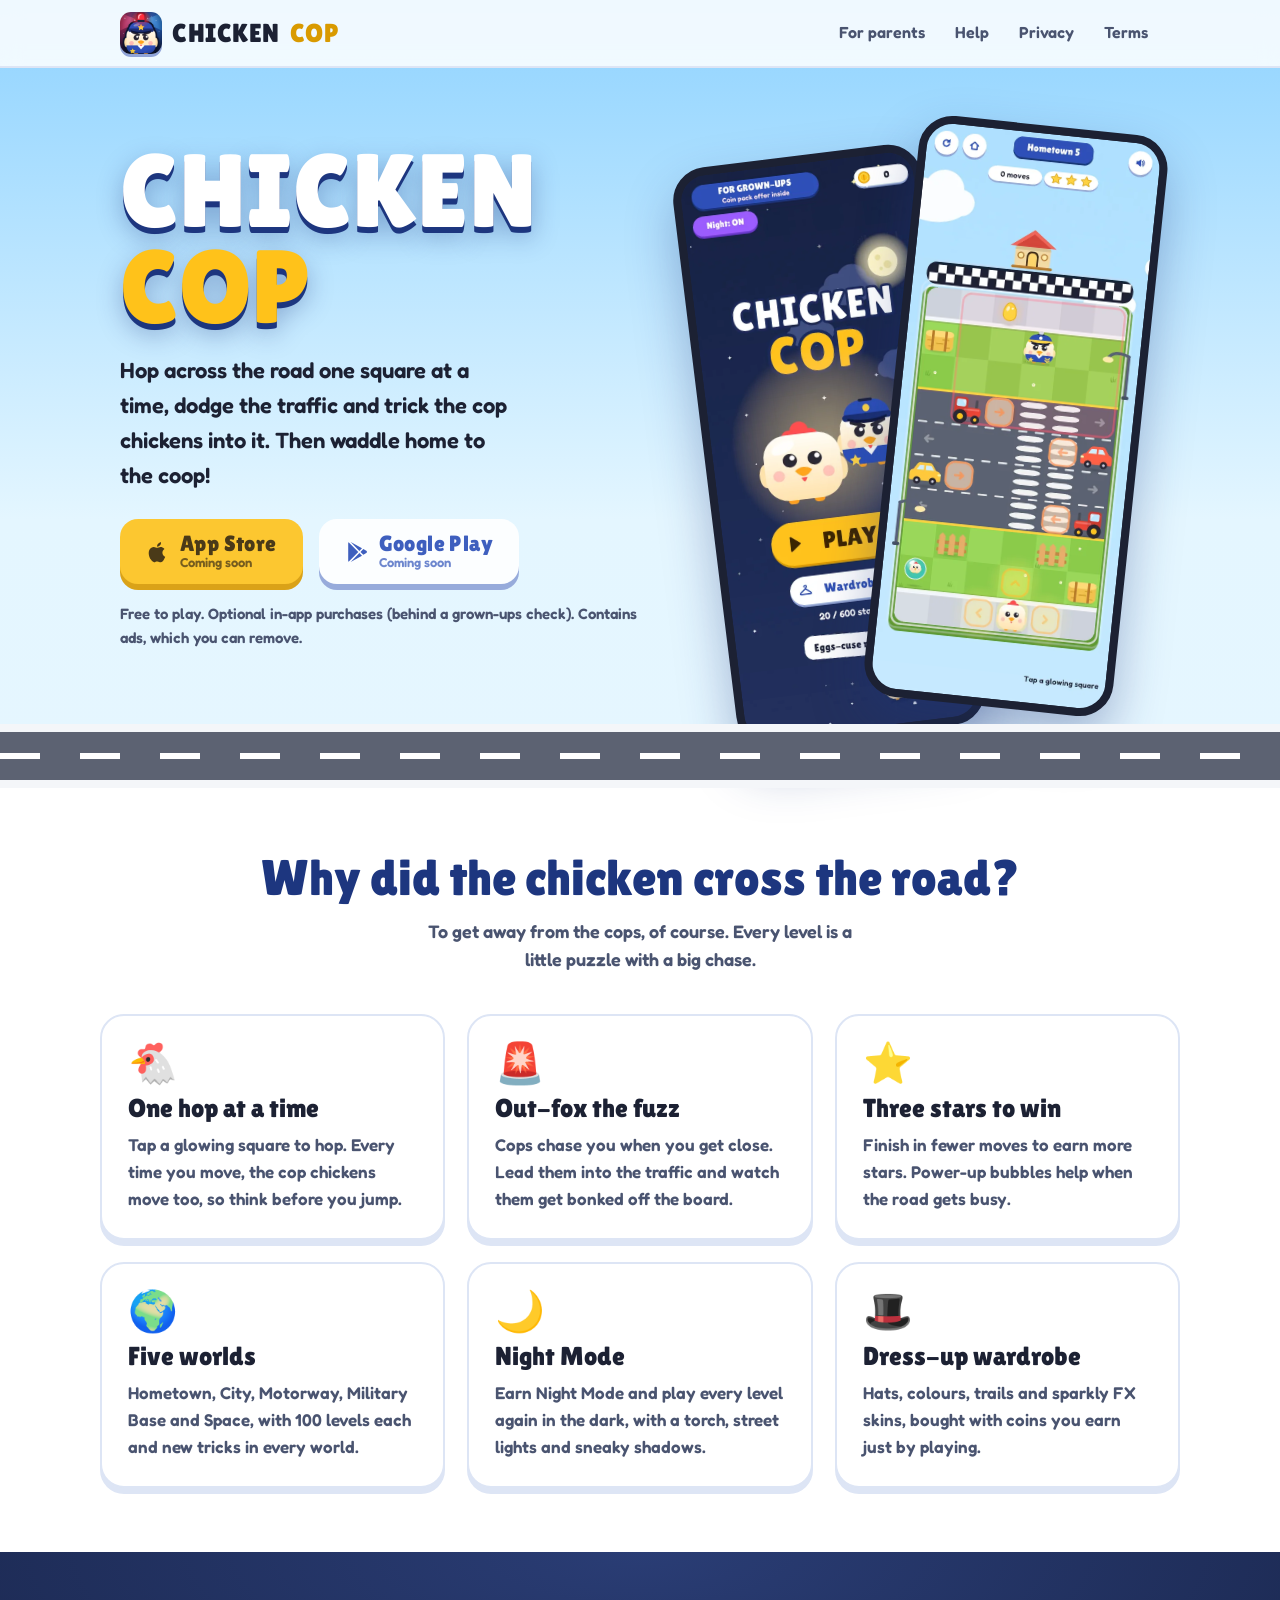
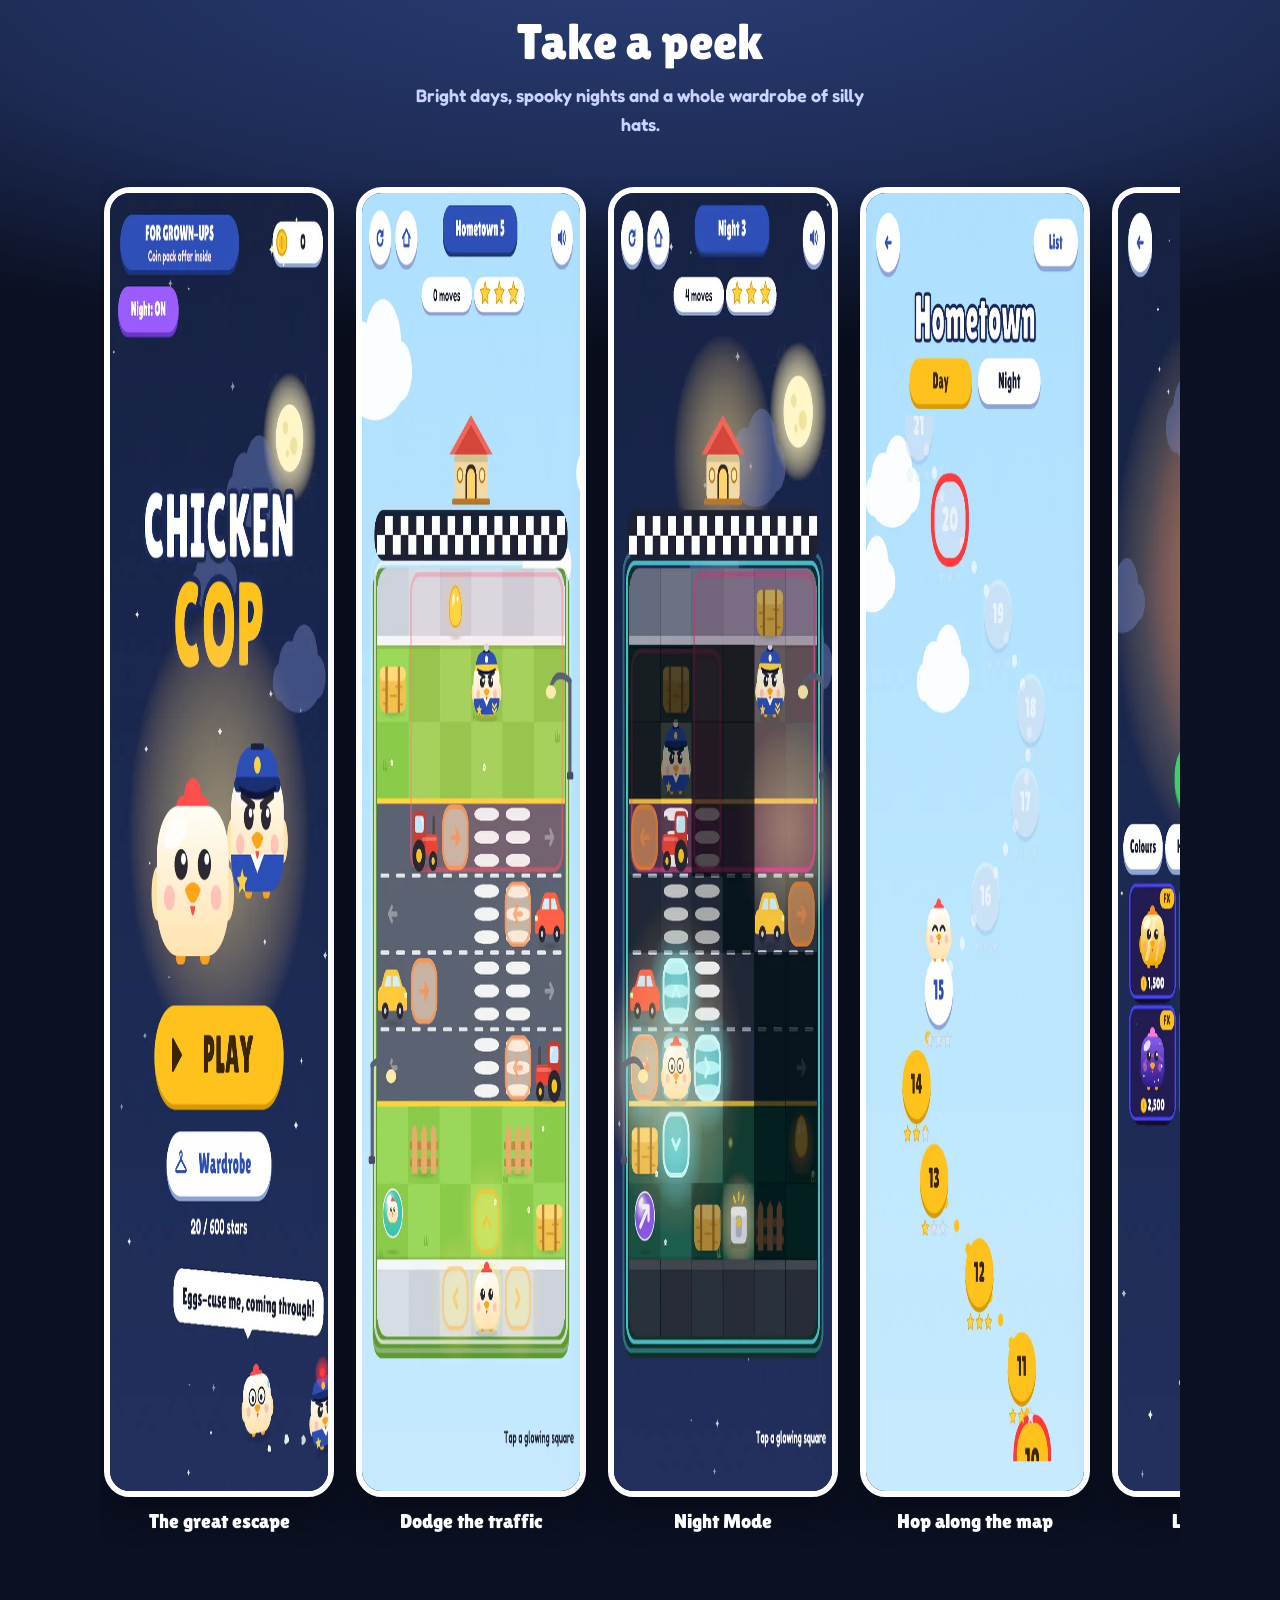
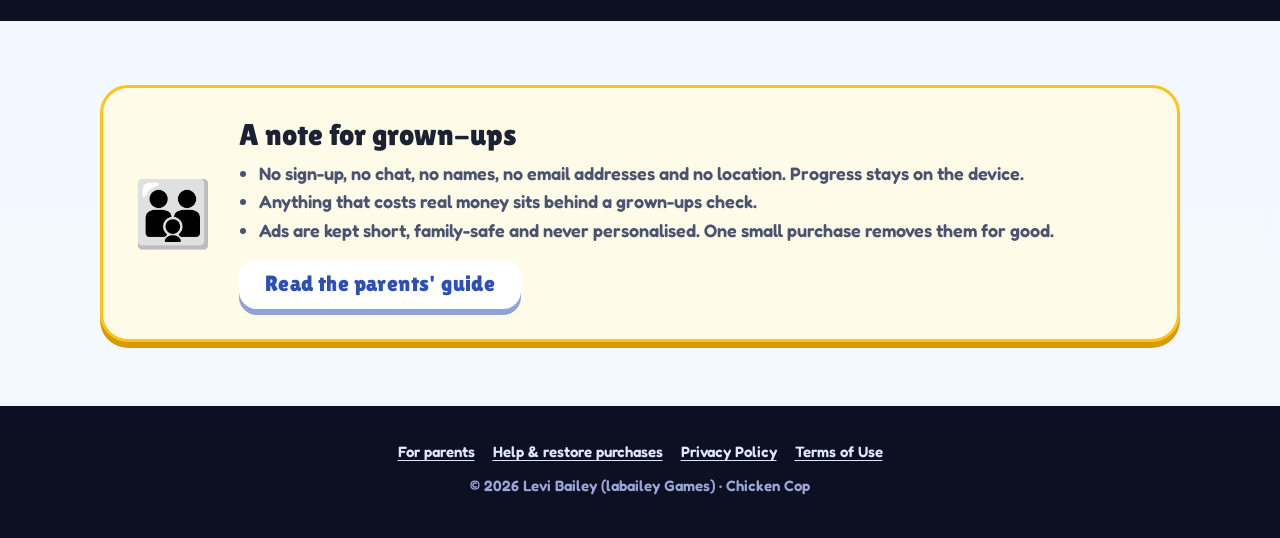
==== index.html @ 29f61949 "Chicken Cop website: home, privacy, terms, support, parents' guide Co-Authored-By: Claude Opus 5.5 <" ====
<!doctype html>
<html lang="en">
<head>
  <meta charset="utf-8">
  <meta name="viewport" content="width=device-width, initial-scale=1, viewport-fit=cover">
  <title>Chicken Cop – Cross the road. Outsmart the cops.</title>
  <meta name="description" content="Chicken Cop is a cheeky puzzle game for the whole family. Hop across busy roads one square at a time, trick the cop chickens into traffic and get home to the coop. 500 day levels and 500 night levels.">
  <meta name="theme-color" content="#2d4fb8">
  <link rel="icon" href="img/favicon.png">
  <link rel="apple-touch-icon" href="img/apple-touch-icon.png">
  <meta property="og:type" content="website">
  <meta property="og:title" content="Chicken Cop">
  <meta property="og:description" content="Cross the road. Outsmart the cops. A puzzle game for the whole family.">
  <meta property="og:image" content="img/og.jpg">
  <meta name="twitter:card" content="summary_large_image">
  <link rel="stylesheet" href="site.css">
</head>
<body>
  <header class="top">
    <div class="top-inner">
      <a class="brand" href="./"><img src="img/icon-512.png" alt="">CHICKEN <b>COP</b></a>
      <nav>
        <a href="parents">For parents</a>
        <a href="support">Help</a>
        <a href="privacy">Privacy</a>
        <a href="terms">Terms</a>
      </nav>
    </div>
  </header>

  <section class="hero">
    <div>
      <h1>CHICKEN<span>COP</span></h1>
      <p class="lead">Hop across the road one square at a time, dodge the traffic and trick the cop chickens into it. Then waddle home to the coop!</p>
      <div class="stores">
        <!-- When the game is live, swap these for the official store badges and the real store links. -->
        <a class="btn btn-sun soon" href="#" aria-disabled="true">
          <svg viewBox="0 0 24 24" aria-hidden="true"><path fill="currentColor" d="M16.4 12.6c0-2.4 2-3.6 2.1-3.7-1.2-1.7-3-1.9-3.6-2-1.5-.2-3 .9-3.8.9-.8 0-2-.9-3.3-.9-1.7 0-3.3 1-4.2 2.5-1.8 3.1-.5 7.7 1.3 10.2.9 1.2 1.9 2.6 3.2 2.6 1.3-.1 1.8-.8 3.3-.8s2 .8 3.3.8c1.4 0 2.3-1.3 3.1-2.5 1-1.4 1.4-2.8 1.4-2.9-.1 0-2.8-1-2.8-4.2zM14 5.3c.7-.8 1.2-2 1-3.1-1 0-2.2.7-2.9 1.5-.6.7-1.2 1.9-1 3 1.1.1 2.2-.6 2.9-1.4z"/></svg>
          <span>App Store<small>Coming soon</small></span>
        </a>
        <a class="btn btn-white soon" href="#" aria-disabled="true">
          <svg viewBox="0 0 24 24" aria-hidden="true"><path fill="currentColor" d="M3.6 2.2c-.3.3-.4.7-.4 1.2v17.2c0 .5.1.9.4 1.2l9.7-9.8-9.7-9.8zm10.8 10.9 2.6 2.6-11.3 6.4 8.7-9zm0-2.2L5.7 1.9 17 8.3l-2.6 2.6zm3.9-1.8 3 1.7c.9.5.9 1.8 0 2.3l-3 1.7-2.8-2.8 2.8-2.9z"/></svg>
          <span>Google Play<small>Coming soon</small></span>
        </a>
      </div>
      <p class="fine">Free to play. Optional in-app purchases (behind a grown-ups check). Contains ads, which you can remove.</p>
    </div>
    <div class="phones" aria-hidden="true">
      <div class="siren"></div>
      <div class="phone a"><img src="img/shot-home.webp" alt="" width="540" height="1310"></div>
      <div class="phone b"><img src="img/shot-day.webp" alt="" width="540" height="1310"></div>
    </div>
  </section>

  <div class="road" aria-hidden="true">
    <div class="hop"><img src="img/favicon.png" alt=""></div>
  </div>

  <section class="band white">
    <div class="wrap">
      <h2 class="big">Why did the chicken cross the road?</h2>
      <p class="sub">To get away from the cops, of course. Every level is a little puzzle with a big chase.</p>
      <div class="features">
        <div class="feature"><div class="emoji">🐔</div><h3>One hop at a time</h3><p>Tap a glowing square to hop. Every time you move, the cop chickens move too, so think before you jump.</p></div>
        <div class="feature"><div class="emoji">🚨</div><h3>Out-fox the fuzz</h3><p>Cops chase you when you get close. Lead them into the traffic and watch them get bonked off the board.</p></div>
        <div class="feature"><div class="emoji">⭐</div><h3>Three stars to win</h3><p>Finish in fewer moves to earn more stars. Power-up bubbles help when the road gets busy.</p></div>
        <div class="feature"><div class="emoji">🌍</div><h3>Five worlds</h3><p>Hometown, City, Motorway, Military Base and Space, with 100 levels each and new tricks in every world.</p></div>
        <div class="feature"><div class="emoji">🌙</div><h3>Night Mode</h3><p>Earn Night Mode and play every level again in the dark, with a torch, street lights and sneaky shadows.</p></div>
        <div class="feature"><div class="emoji">🎩</div><h3>Dress-up wardrobe</h3><p>Hats, colours, trails and sparkly FX skins, bought with coins you earn just by playing.</p></div>
      </div>
    </div>
  </section>

  <section class="band night">
    <div class="wrap">
      <h2 class="big">Take a peek</h2>
      <p class="sub">Bright days, spooky nights and a whole wardrobe of silly hats.</p>
      <div class="shots">
        <figure><img src="img/shot-home.webp" alt="Chicken Cop home screen" loading="lazy" width="540" height="1310"><figcaption>The great escape</figcaption></figure>
        <figure><img src="img/shot-day.webp" alt="A daytime level with cars and a cop chicken" loading="lazy" width="540" height="1310"><figcaption>Dodge the traffic</figcaption></figure>
        <figure><img src="img/shot-night.webp" alt="A night level lit by a torch" loading="lazy" width="540" height="1310"><figcaption>Night Mode</figcaption></figure>
        <figure><img src="img/shot-map.webp" alt="The level map" loading="lazy" width="540" height="1310"><figcaption>Hop along the map</figcaption></figure>
        <figure><img src="img/shot-wardrobe.webp" alt="The wardrobe with FX skins" loading="lazy" width="540" height="1310"><figcaption>Look the part</figcaption></figure>
      </div>
    </div>
  </section>

  <section class="band">
    <div class="wrap">
      <div class="parents-box">
        <div class="emoji">👪</div>
        <div>
          <h3>A note for grown-ups</h3>
          <ul>
            <li>No sign-up, no chat, no names, no email addresses and no location. Progress stays on the device.</li>
            <li>Anything that costs real money sits behind a grown-ups check.</li>
            <li>Ads are kept short, family-safe and never personalised. One small purchase removes them for good.</li>
          </ul>
          <a class="btn btn-white" href="parents">Read the parents' guide</a>
        </div>
      </div>
    </div>
  </section>

  <footer>
    <div class="links"><a href="parents">For parents</a><a href="support">Help &amp; restore purchases</a><a href="privacy">Privacy Policy</a><a href="terms">Terms of Use</a></div>
    © 2026 Levi Bailey (labailey Games) · Chicken Cop
  </footer>
</body>
</html>
---- site.css ----
/* Chicken Cop public site: landing page, parents' guide, support, privacy, terms.
   Fonts are self-hosted (no Google Fonts call) so the site sends nothing to third parties. */

@font-face { font-family: "Lilita One"; src: url("fonts/LilitaOne-Regular.ttf") format("truetype"); font-display: swap; }
@font-face { font-family: "Fredoka"; src: url("fonts/Fredoka-SemiBold.ttf") format("truetype"); font-weight: 400 700; font-display: swap; }

:root {
  --ink: #1c2133;
  --ink-2: #4a5470;
  --ink-3: #7a84a0;
  --blue: #2d4fb8;
  --blue-dark: #1d367f;
  --sun: #ffc21a;
  --sun-dark: #d99a00;
  --siren-red: #ff3b3b;
  --siren-blue: #3b82ff;
  --grass: #8bcb4c;
  --sky-top: #8fd3ff;
  --sky-bottom: #e4f6ff;
  --night: #1d2b55;
  --night-deep: #0b1022;
  --card: #ffffff;
  --line: #dde5f5;
  --shadow: #8fa3d8;
  --title: "Lilita One", "Fredoka", system-ui, sans-serif;
  --body: "Fredoka", system-ui, -apple-system, "Segoe UI", sans-serif;
  color-scheme: light;
}

* { box-sizing: border-box; }
html { -webkit-text-size-adjust: 100%; scroll-behavior: smooth; }
body {
  margin: 0;
  color: var(--ink);
  font: 18px/1.6 var(--body);
  background: linear-gradient(180deg, var(--sky-top) 0, var(--sky-bottom) 520px, #f4f9ff 100%);
  -webkit-font-smoothing: antialiased;
  min-height: 100vh;
}
img { max-width: 100%; display: block; }
a { color: var(--blue); text-underline-offset: 3px; }
a:hover { color: var(--blue-dark); }
::selection { background: rgba(255, 194, 26, .45); }
:focus-visible { outline: 3px solid var(--sun); outline-offset: 3px; border-radius: 6px; }

/* ---------- top bar ---------- */
.top { position: sticky; top: 0; z-index: 10; background: rgba(255, 255, 255, .86); backdrop-filter: blur(10px); -webkit-backdrop-filter: blur(10px); border-bottom: 2px solid var(--line); }
.top-inner { max-width: 1080px; margin: 0 auto; padding: 0 20px; height: 66px; display: flex; align-items: center; gap: 16px; }
.brand { display: flex; align-items: center; gap: 10px; text-decoration: none; color: var(--ink); font: 26px/1 var(--title); letter-spacing: .5px; }
.brand img { width: 42px; height: 42px; border-radius: 11px; box-shadow: 0 3px 0 var(--shadow); }
.brand b { color: var(--sun-dark); font-weight: 400; }
nav { margin-left: auto; display: flex; gap: 6px; flex-wrap: wrap; }
nav a { text-decoration: none; color: var(--ink-2); padding: 7px 12px; border-radius: 999px; font-size: 16px; }
nav a:hover { background: #eef3ff; color: var(--blue); }
nav a[aria-current="page"] { background: var(--blue); color: #fff; box-shadow: 0 3px 0 var(--blue-dark); }
@media (max-width: 640px) {
  .top-inner { height: auto; padding: 10px 14px; flex-wrap: wrap; }
  nav { margin-left: 0; width: 100%; }
  nav a { font-size: 15px; padding: 5px 10px; }
}

/* ---------- buttons ---------- */
.btn { display: inline-flex; align-items: center; gap: 10px; padding: 14px 26px; border-radius: 18px; font: 22px/1 var(--title); letter-spacing: .4px; text-decoration: none; transition: transform .12s ease, box-shadow .12s ease; }
.btn:active { transform: translateY(4px); }
.btn-sun { background: var(--sun); color: #3a2600; box-shadow: 0 6px 0 var(--sun-dark); }
.btn-sun:active { box-shadow: 0 2px 0 var(--sun-dark); }
.btn-white { background: #fff; color: var(--blue); box-shadow: 0 6px 0 var(--shadow); }
.btn-white:active { box-shadow: 0 2px 0 var(--shadow); }
.btn svg { width: 24px; height: 24px; }
.btn.soon { opacity: .9; cursor: default; }
.btn small { display: block; font: 13px/1.1 var(--body); opacity: .75; letter-spacing: 0; }

/* ---------- hero ---------- */
.hero { max-width: 1080px; margin: 0 auto; padding: 56px 20px 40px; display: grid; grid-template-columns: 1.05fr .95fr; gap: 40px; align-items: center; }
.hero h1 { font: clamp(56px, 9vw, 104px)/.92 var(--title); margin: 0 0 18px; color: #fff; text-shadow: 0 6px 0 var(--blue-dark), 0 10px 26px rgba(29, 54, 127, .35); letter-spacing: 1px; }
.hero h1 span { color: var(--sun); display: block; }
.hero p.lead { font-size: 22px; color: var(--ink); margin: 0 0 26px; max-width: 30ch; }
.hero .stores { display: flex; gap: 16px; flex-wrap: wrap; }
.hero .fine { color: var(--ink-2); font-size: 15px; margin-top: 18px; }
.phones { position: relative; height: 560px; }
.phone { position: absolute; width: 250px; border-radius: 34px; overflow: hidden; border: 8px solid var(--ink); background: var(--ink); box-shadow: 0 24px 50px rgba(29, 54, 127, .35); }
.phone img { width: 100%; height: auto; }
.phone.a { left: 4%; top: 30px; transform: rotate(-7deg); animation: bob 5s ease-in-out infinite; }
.phone.b { right: 4%; top: 0; transform: rotate(6deg); animation: bob 5s ease-in-out -2.5s infinite; }
@keyframes bob { 50% { translate: 0 -12px; } }
.siren { position: absolute; left: 50%; top: -18px; width: 70px; height: 70px; margin-left: -35px; border-radius: 50%; filter: blur(18px); animation: siren 1.1s steps(1) infinite; z-index: -1; }
@keyframes siren { 0% { background: var(--siren-red); } 50% { background: var(--siren-blue); } }
@media (prefers-reduced-motion: reduce) { .phone.a, .phone.b, .siren, .hop { animation: none !important; } }
@media (max-width: 860px) {
  .hero { grid-template-columns: 1fr; text-align: center; padding-top: 34px; }
  .hero p.lead { margin-left: auto; margin-right: auto; }
  .hero .stores { justify-content: center; }
  .phones { height: 470px; max-width: 460px; margin: 0 auto; width: 100%; }
  .phone { width: 210px; }
}

/* ---------- road divider ---------- */
.road { height: 64px; background: #5c6272; position: relative; border-top: 8px solid #f4f6f9; border-bottom: 8px solid #f4f6f9; overflow: hidden; }
.road::after { content: ""; position: absolute; left: 0; right: 0; top: 50%; height: 6px; margin-top: -3px; background: repeating-linear-gradient(90deg, #fff 0 40px, transparent 40px 80px); }
.hop { position: absolute; top: 6px; width: 46px; height: 46px; left: -60px; z-index: 1; animation: cross 9s linear infinite; }
.hop.cop { animation-delay: 1.1s; }
@keyframes cross { 0% { left: -60px; } 100% { left: calc(100% + 60px); } }
.hop img { width: 46px; height: 46px; border-radius: 12px; animation: hopy .35s ease-in-out infinite alternate; }
@keyframes hopy { to { transform: translateY(-8px); } }

/* ---------- sections ---------- */
.band { padding: 64px 20px; }
.band.white { background: #fff; }
.band.night { background: radial-gradient(1200px 400px at 50% 0, #2a3d75, var(--night) 60%, var(--night-deep)); color: #eef1ff; }
.band.night h2 { color: #fff; }
.band.night p { color: #c9d3ff; }
.wrap { max-width: 1080px; margin: 0 auto; }
h2.big { font: clamp(34px, 5vw, 50px)/1.05 var(--title); text-align: center; margin: 0 0 12px; color: var(--blue-dark); }
p.sub { text-align: center; color: var(--ink-2); margin: 0 auto 40px; max-width: 46ch; }
.features { display: grid; grid-template-columns: repeat(3, 1fr); gap: 22px; }
.feature { background: #fff; border-radius: 24px; padding: 26px; box-shadow: 0 6px 0 var(--line); border: 2px solid var(--line); }
.feature .emoji { font-size: 40px; line-height: 1; }
.feature h3 { font: 26px/1.1 var(--title); margin: 12px 0 8px; color: var(--ink); }
.feature p { margin: 0; color: var(--ink-2); font-size: 17px; }
@media (max-width: 860px) { .features { grid-template-columns: 1fr; } }
.shots { display: flex; gap: 22px; overflow-x: auto; padding: 8px 4px 24px; scroll-snap-type: x mandatory; }
.shots figure { margin: 0; flex: 0 0 230px; scroll-snap-align: center; }
.shots img { border-radius: 26px; border: 6px solid #fff; box-shadow: 0 14px 34px rgba(0, 0, 0, .35); }
.shots figcaption { text-align: center; margin-top: 12px; font: 20px/1.2 var(--title); color: #fff; }
.parents-box { display: grid; grid-template-columns: auto 1fr; gap: 26px; align-items: center; background: #fffbe9; border: 3px solid var(--sun); border-radius: 28px; padding: 30px; box-shadow: 0 6px 0 var(--sun-dark); }
.parents-box .emoji { font-size: 64px; }
.parents-box h3 { font: 30px/1.1 var(--title); margin: 0 0 8px; }
.parents-box ul { margin: 0 0 14px; padding-left: 20px; color: var(--ink-2); }
@media (max-width: 640px) { .parents-box { grid-template-columns: 1fr; text-align: center; } .parents-box ul { text-align: left; } }

/* ---------- document pages (privacy, terms, support, parents) ---------- */
main.doc { max-width: 780px; margin: 0 auto; padding: 36px 20px 60px; }
main.doc h1 { font: clamp(40px, 7vw, 58px)/1 var(--title); margin: 0 0 6px; color: #fff; text-shadow: 0 5px 0 var(--blue-dark); }
main.doc .updated { color: var(--ink-2); margin: 0 0 24px; font-size: 16px; }
main.doc h2 { font: 28px/1.15 var(--title); color: var(--blue-dark); margin: 40px 0 10px; scroll-margin-top: 90px; }
main.doc h3 { font-size: 19px; margin: 22px 0 6px; }
main.doc p, main.doc li { color: var(--ink); }
main.doc li { margin: 4px 0; }
.card { background: var(--card); border: 2px solid var(--line); border-radius: 22px; padding: 20px 24px; margin: 18px 0; box-shadow: 0 5px 0 var(--line); }
.card h2 { margin-top: 0 !important; }
.card.sun { background: #fffbe9; border-color: var(--sun); box-shadow: 0 5px 0 var(--sun-dark); }
.card.blue { background: #eef3ff; border-color: #c8d6ff; box-shadow: 0 5px 0 #c8d6ff; }
.toc ol { columns: 2; column-gap: 30px; margin: 0; padding-left: 22px; }
@media (max-width: 560px) { .toc ol { columns: 1; } }
.path { display: inline-block; background: #eef3ff; color: var(--blue-dark); padding: 0 8px; border-radius: 8px; font-size: .92em; white-space: nowrap; }
.table-wrap { overflow-x: auto; }
table { border-collapse: collapse; width: 100%; font-size: 16px; background: #fff; border-radius: 14px; overflow: hidden; }
th, td { text-align: left; padding: 10px 12px; border-bottom: 1px solid var(--line); vertical-align: top; }
th { background: #eef3ff; color: var(--blue-dark); }
details { background: #fff; border: 2px solid var(--line); border-radius: 18px; padding: 14px 20px; margin: 12px 0; box-shadow: 0 4px 0 var(--line); }
details[open] { border-color: #c8d6ff; }
summary { cursor: pointer; font-weight: 700; list-style: none; position: relative; padding-right: 30px; }
summary::-webkit-details-marker { display: none; }
summary::after { content: "+"; position: absolute; right: 0; top: -4px; font: 28px/1 var(--title); color: var(--blue); }
details[open] summary::after { content: "–"; }
details p:last-child { margin-bottom: 0; }

/* ---------- 404 ---------- */
.lost { text-align: center; padding: 80px 20px 120px; }
.lost h1 { font: 96px/1 var(--title); color: #fff; text-shadow: 0 6px 0 var(--blue-dark); margin: 0; }
.lost p { font-size: 22px; }

/* ---------- footer ---------- */
footer { background: var(--night-deep); color: #9aa6d6; text-align: center; padding: 34px 20px 40px; font-size: 15px; }
footer a { color: #dfe6ff; }
footer .links { display: flex; gap: 18px; justify-content: center; flex-wrap: wrap; margin-bottom: 10px; }
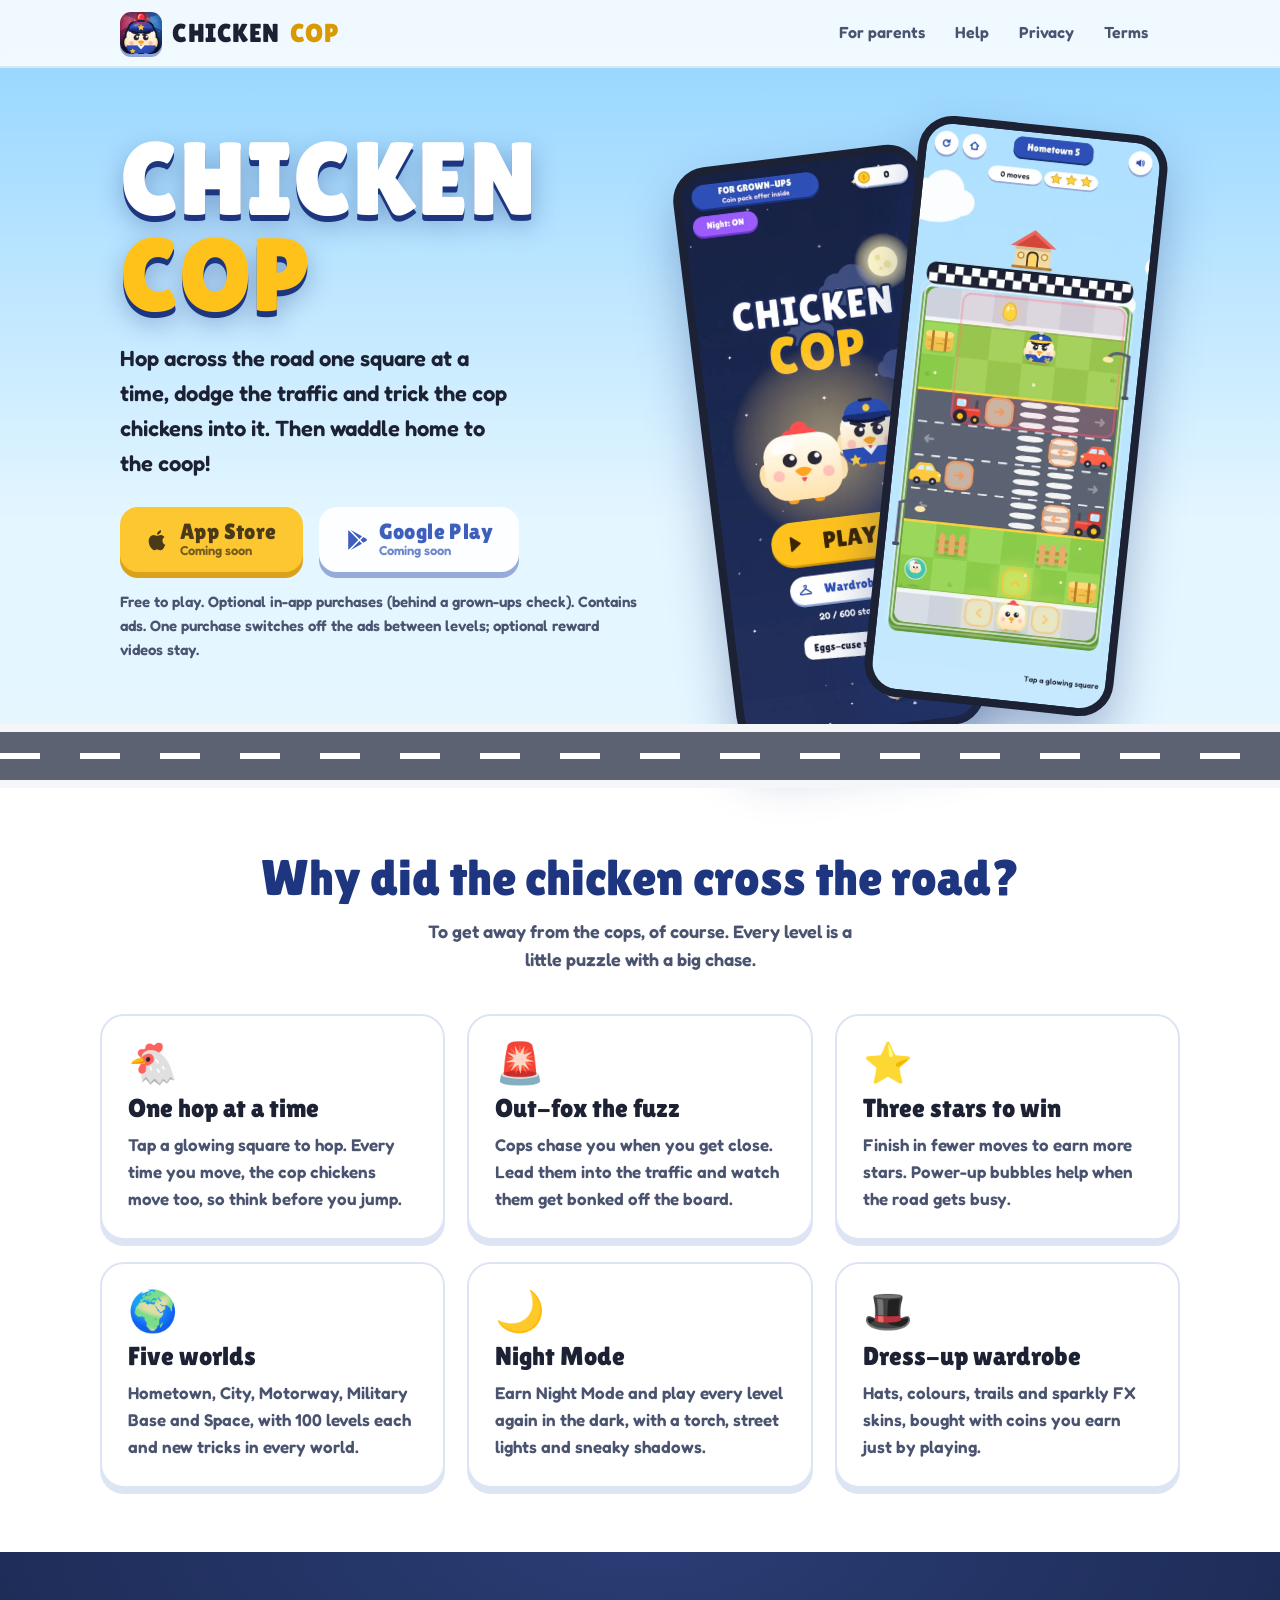
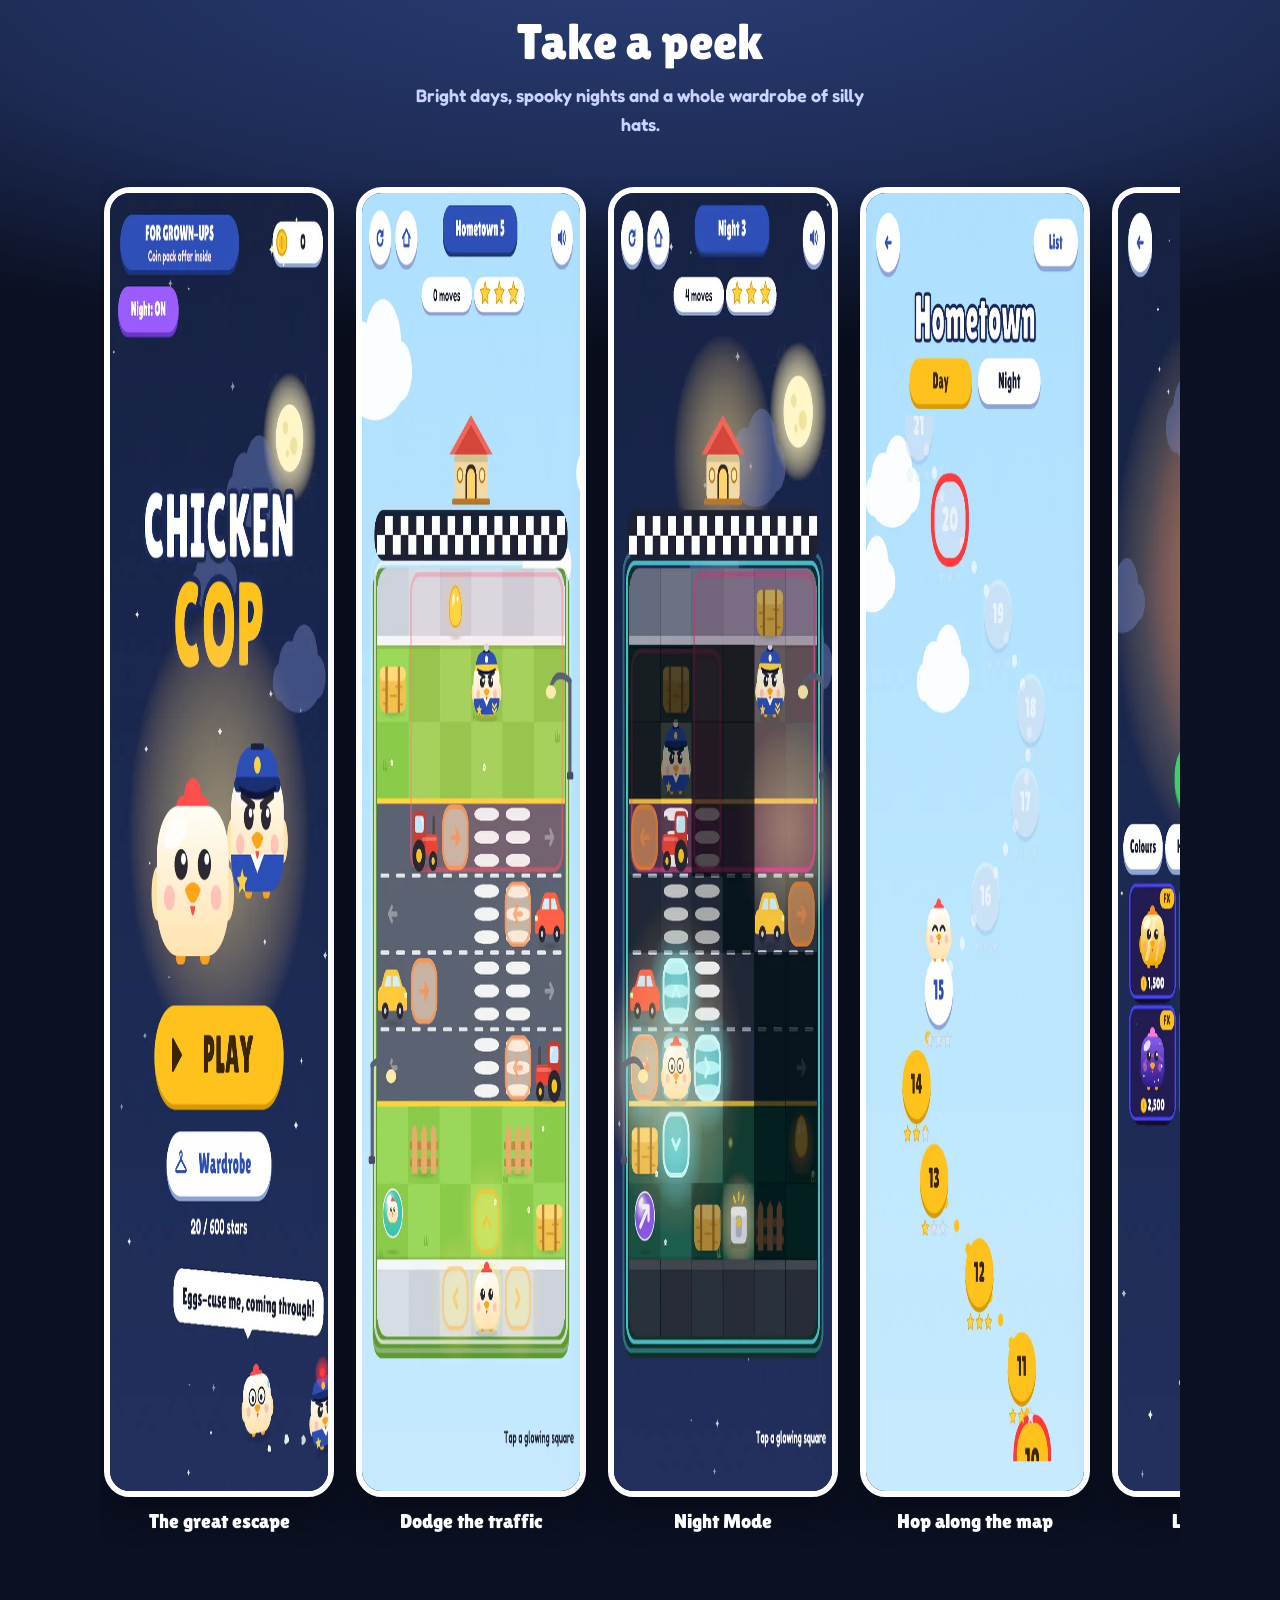
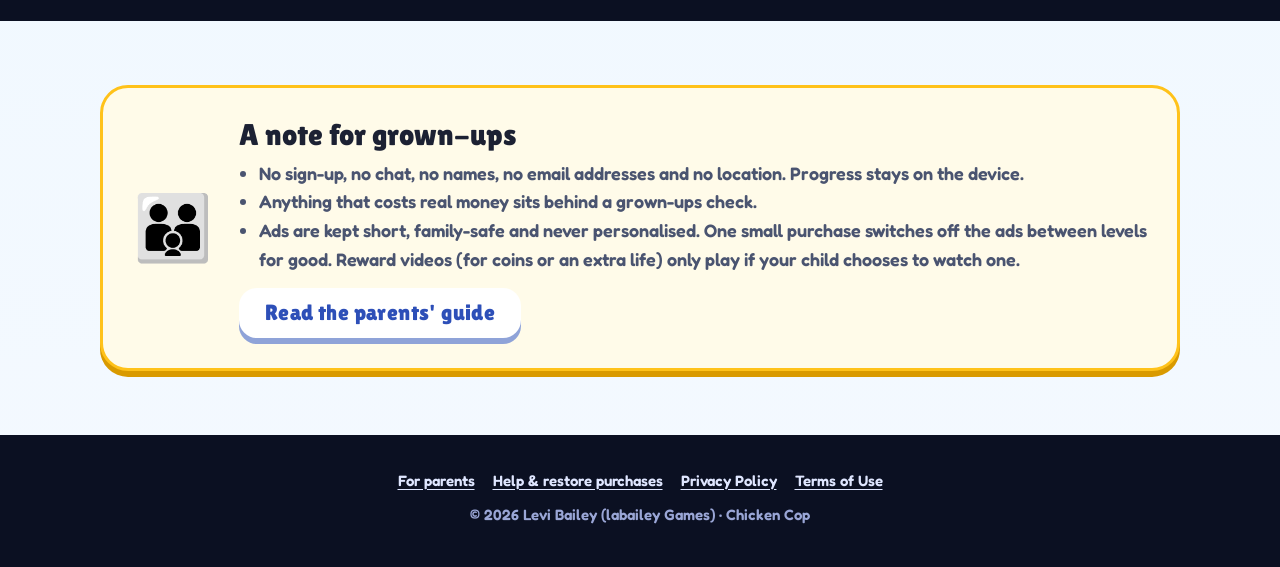
==== commit d13ad278: "Describe optional reward videos; No Ads removes the ads between attempts Co-Authored-By: Claude Opus" ====
--- a/index.html
+++ b/index.html
@@ -4,7 +4,7 @@
   <meta charset="utf-8">
   <meta name="viewport" content="width=device-width, initial-scale=1, viewport-fit=cover">
   <title>Chicken Cop – Cross the road. Outsmart the cops.</title>
-  <meta name="description" content="Chicken Cop is a cheeky puzzle game for the whole family. Hop across busy roads one square at a time, trick the cop chickens into traffic and get home to the coop. 500 day levels and 500 night levels.">
+  <meta name="description" content="Chicken Cop is a cheeky puzzle game for the whole family. Hop across busy roads one square at a time, trick the cop chickens into traffic and get home to the coop. 100 levels in Hometown, every one playable again in Night Mode.">
   <meta name="theme-color" content="#2d4fb8">
   <link rel="icon" href="img/favicon.png">
   <link rel="apple-touch-icon" href="img/apple-touch-icon.png">
@@ -43,7 +43,7 @@
           <span>Google Play<small>Coming soon</small></span>
         </a>
       </div>
-      <p class="fine">Free to play. Optional in-app purchases (behind a grown-ups check). Contains ads, which you can remove.</p>
+      <p class="fine">Free to play. Optional in-app purchases (behind a grown-ups check). Contains ads. One purchase switches off the ads between levels; optional reward videos stay.</p>
     </div>
     <div class="phones" aria-hidden="true">
       <div class="siren"></div>
@@ -94,7 +94,7 @@
           <ul>
             <li>No sign-up, no chat, no names, no email addresses and no location. Progress stays on the device.</li>
             <li>Anything that costs real money sits behind a grown-ups check.</li>
-            <li>Ads are kept short, family-safe and never personalised. One small purchase removes them for good.</li>
+            <li>Ads are kept short, family-safe and never personalised. One small purchase switches off the ads between levels for good. Reward videos (for coins or an extra life) only play if your child chooses to watch one.</li>
           </ul>
           <a class="btn btn-white" href="parents">Read the parents' guide</a>
         </div>
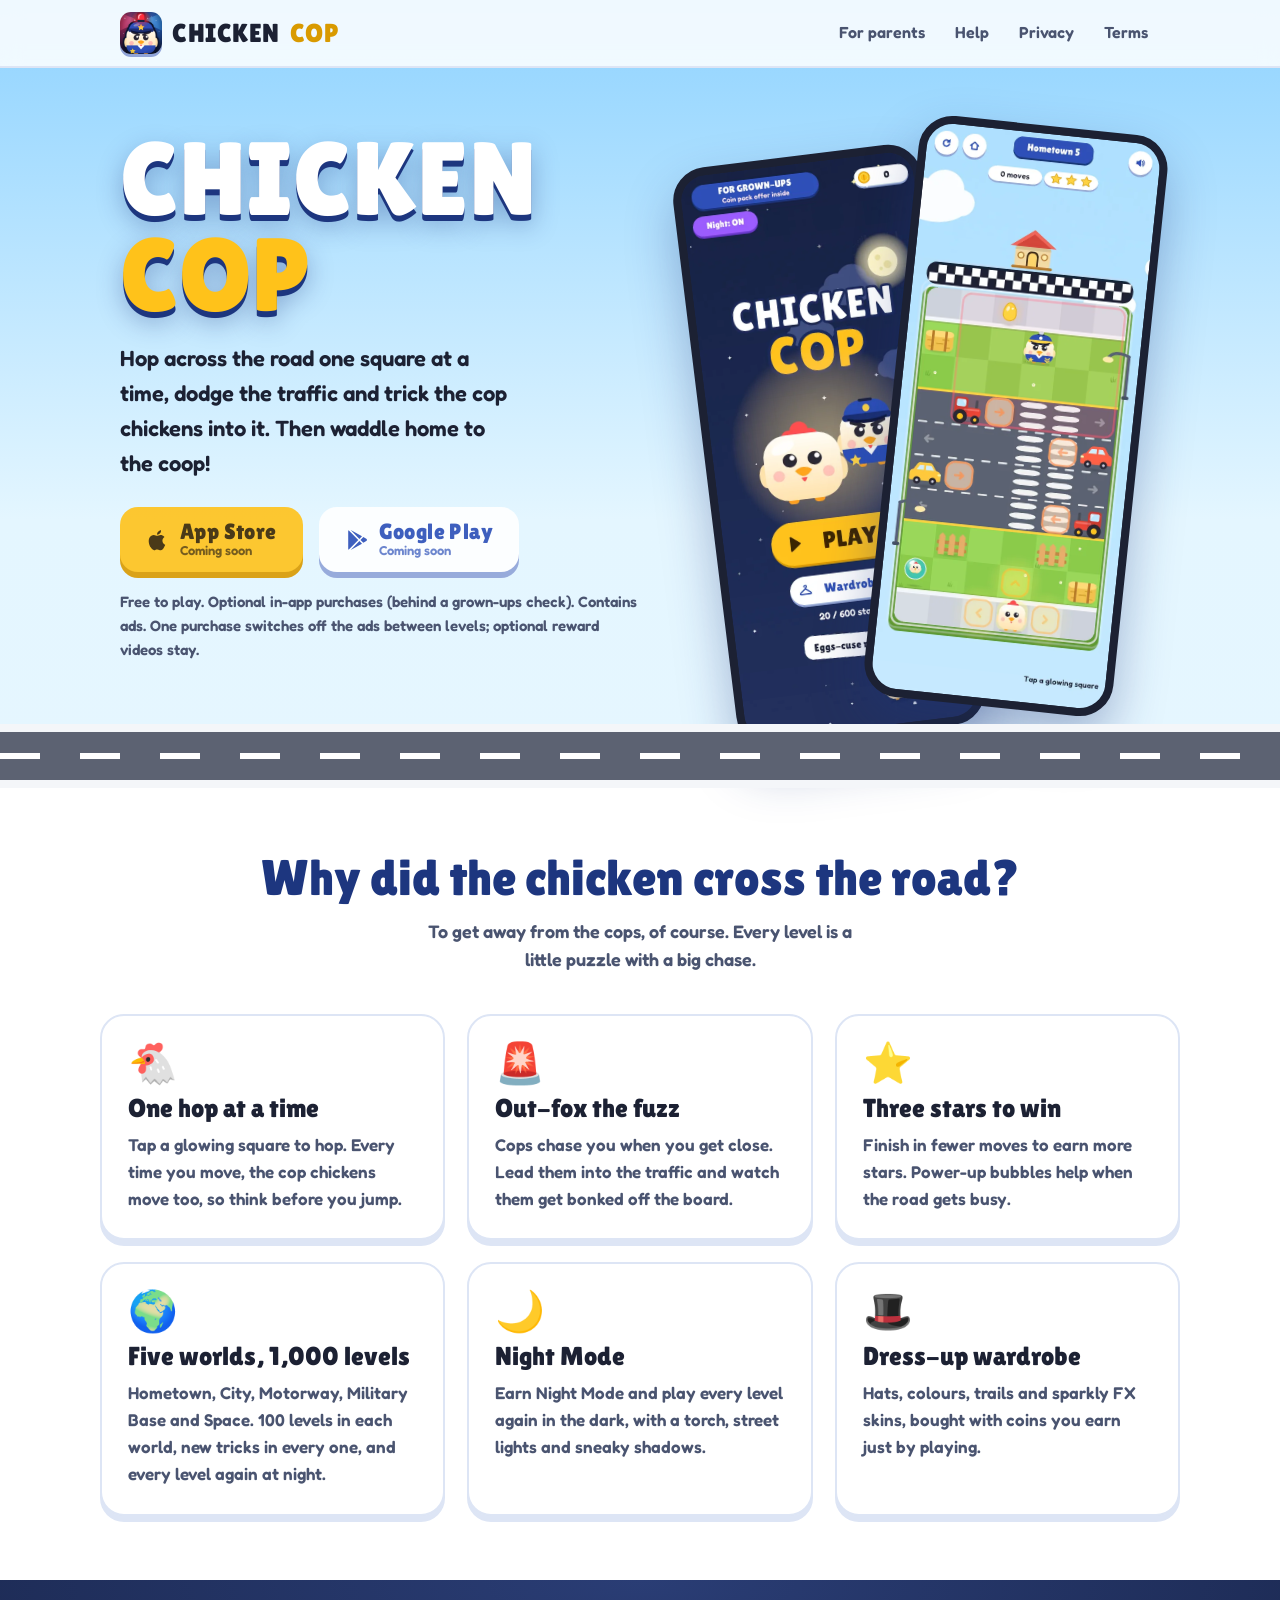
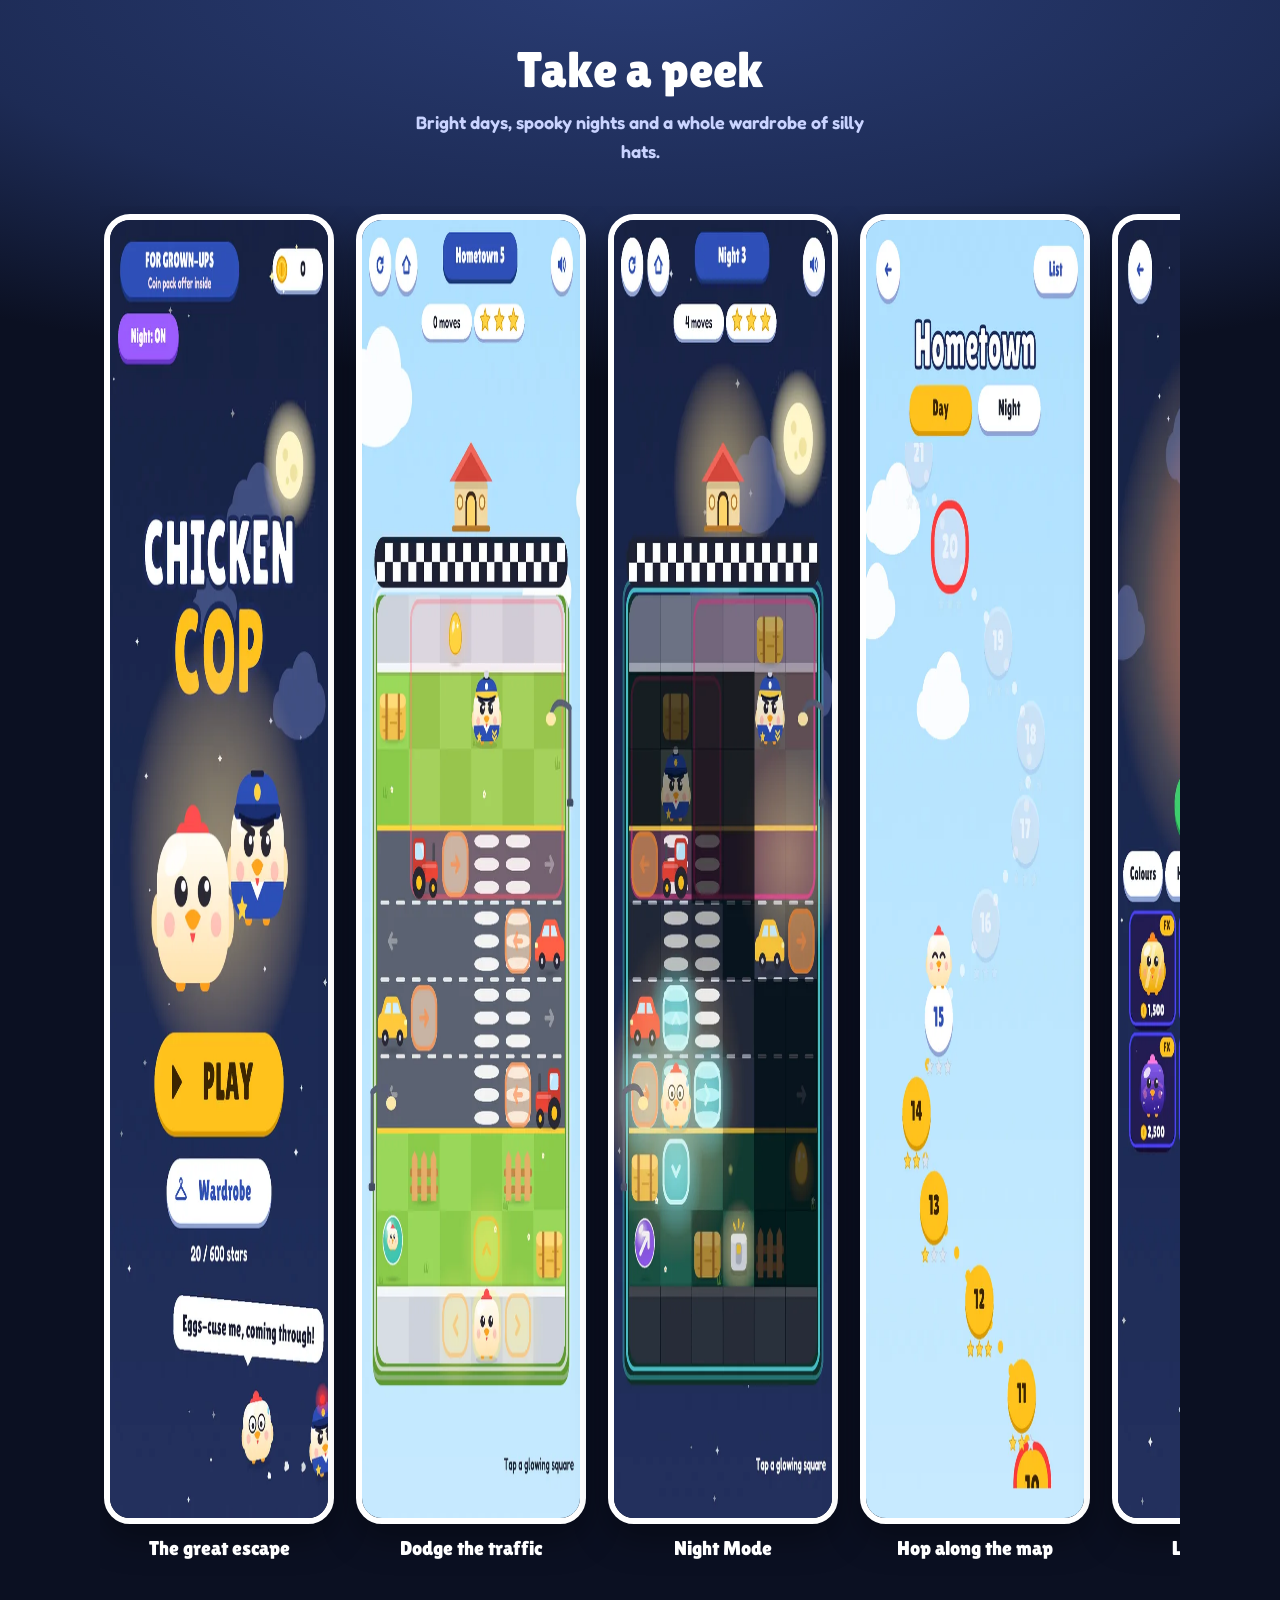
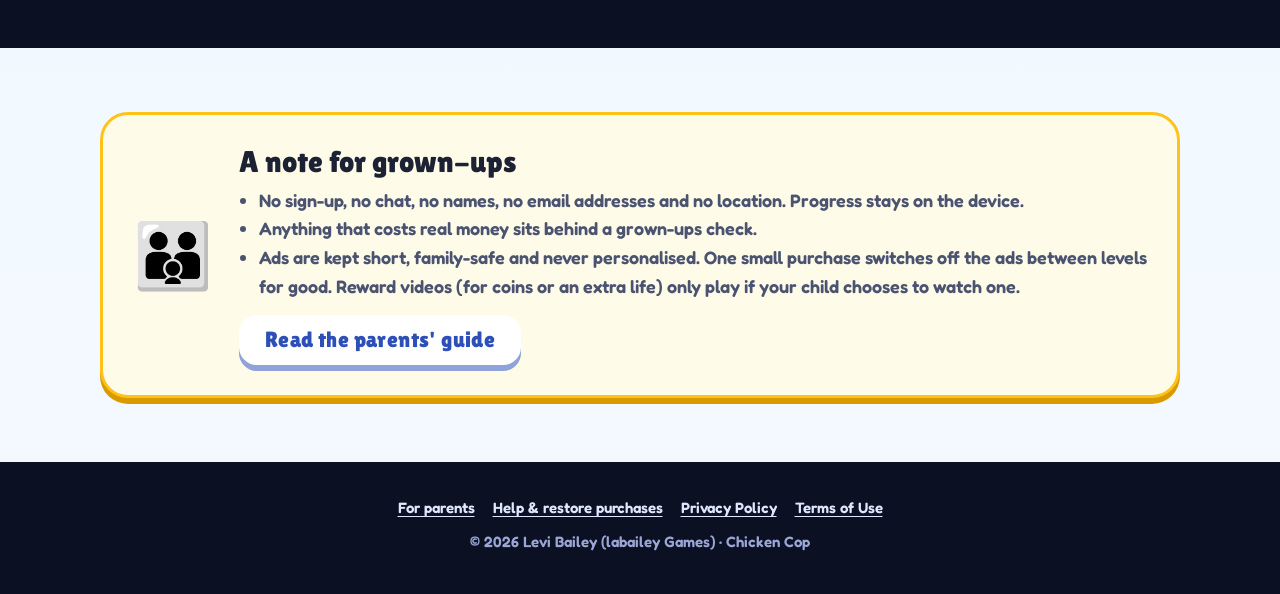
==== commit 867454c3: "Sell all five worlds and 1,000 levels Co-Authored-By: Claude Opus 5.5 <noreply@anthropic.com> Claude" ====
--- a/index.html
+++ b/index.html
@@ -4,13 +4,13 @@
   <meta charset="utf-8">
   <meta name="viewport" content="width=device-width, initial-scale=1, viewport-fit=cover">
   <title>Chicken Cop – Cross the road. Outsmart the cops.</title>
-  <meta name="description" content="Chicken Cop is a cheeky puzzle game for the whole family. Hop across busy roads one square at a time, trick the cop chickens into traffic and get home to the coop. 100 levels in Hometown, every one playable again in Night Mode.">
+  <meta name="description" content="Chicken Cop is a cheeky puzzle game for the whole family. Hop across busy roads one square at a time, trick the cop chickens into traffic and get home to the coop. Five worlds and 1,000 levels, from Hometown to Space, with every level playable again in Night Mode.">
   <meta name="theme-color" content="#2d4fb8">
   <link rel="icon" href="img/favicon.png">
   <link rel="apple-touch-icon" href="img/apple-touch-icon.png">
   <meta property="og:type" content="website">
   <meta property="og:title" content="Chicken Cop">
-  <meta property="og:description" content="Cross the road. Outsmart the cops. A puzzle game for the whole family.">
+  <meta property="og:description" content="Cross the road. Outsmart the cops. Five worlds, 1,000 levels, one cheeky puzzle game for the whole family.">
   <meta property="og:image" content="img/og.jpg">
   <meta name="twitter:card" content="summary_large_image">
   <link rel="stylesheet" href="site.css">
@@ -64,7 +64,7 @@
         <div class="feature"><div class="emoji">🐔</div><h3>One hop at a time</h3><p>Tap a glowing square to hop. Every time you move, the cop chickens move too, so think before you jump.</p></div>
         <div class="feature"><div class="emoji">🚨</div><h3>Out-fox the fuzz</h3><p>Cops chase you when you get close. Lead them into the traffic and watch them get bonked off the board.</p></div>
         <div class="feature"><div class="emoji">⭐</div><h3>Three stars to win</h3><p>Finish in fewer moves to earn more stars. Power-up bubbles help when the road gets busy.</p></div>
-        <div class="feature"><div class="emoji">🌍</div><h3>Five worlds</h3><p>Hometown, City, Motorway, Military Base and Space, with 100 levels each and new tricks in every world.</p></div>
+        <div class="feature"><div class="emoji">🌍</div><h3>Five worlds, 1,000 levels</h3><p>Hometown, City, Motorway, Military Base and Space. 100 levels in each world, new tricks in every one, and every level again at night.</p></div>
         <div class="feature"><div class="emoji">🌙</div><h3>Night Mode</h3><p>Earn Night Mode and play every level again in the dark, with a torch, street lights and sneaky shadows.</p></div>
         <div class="feature"><div class="emoji">🎩</div><h3>Dress-up wardrobe</h3><p>Hats, colours, trails and sparkly FX skins, bought with coins you earn just by playing.</p></div>
       </div>
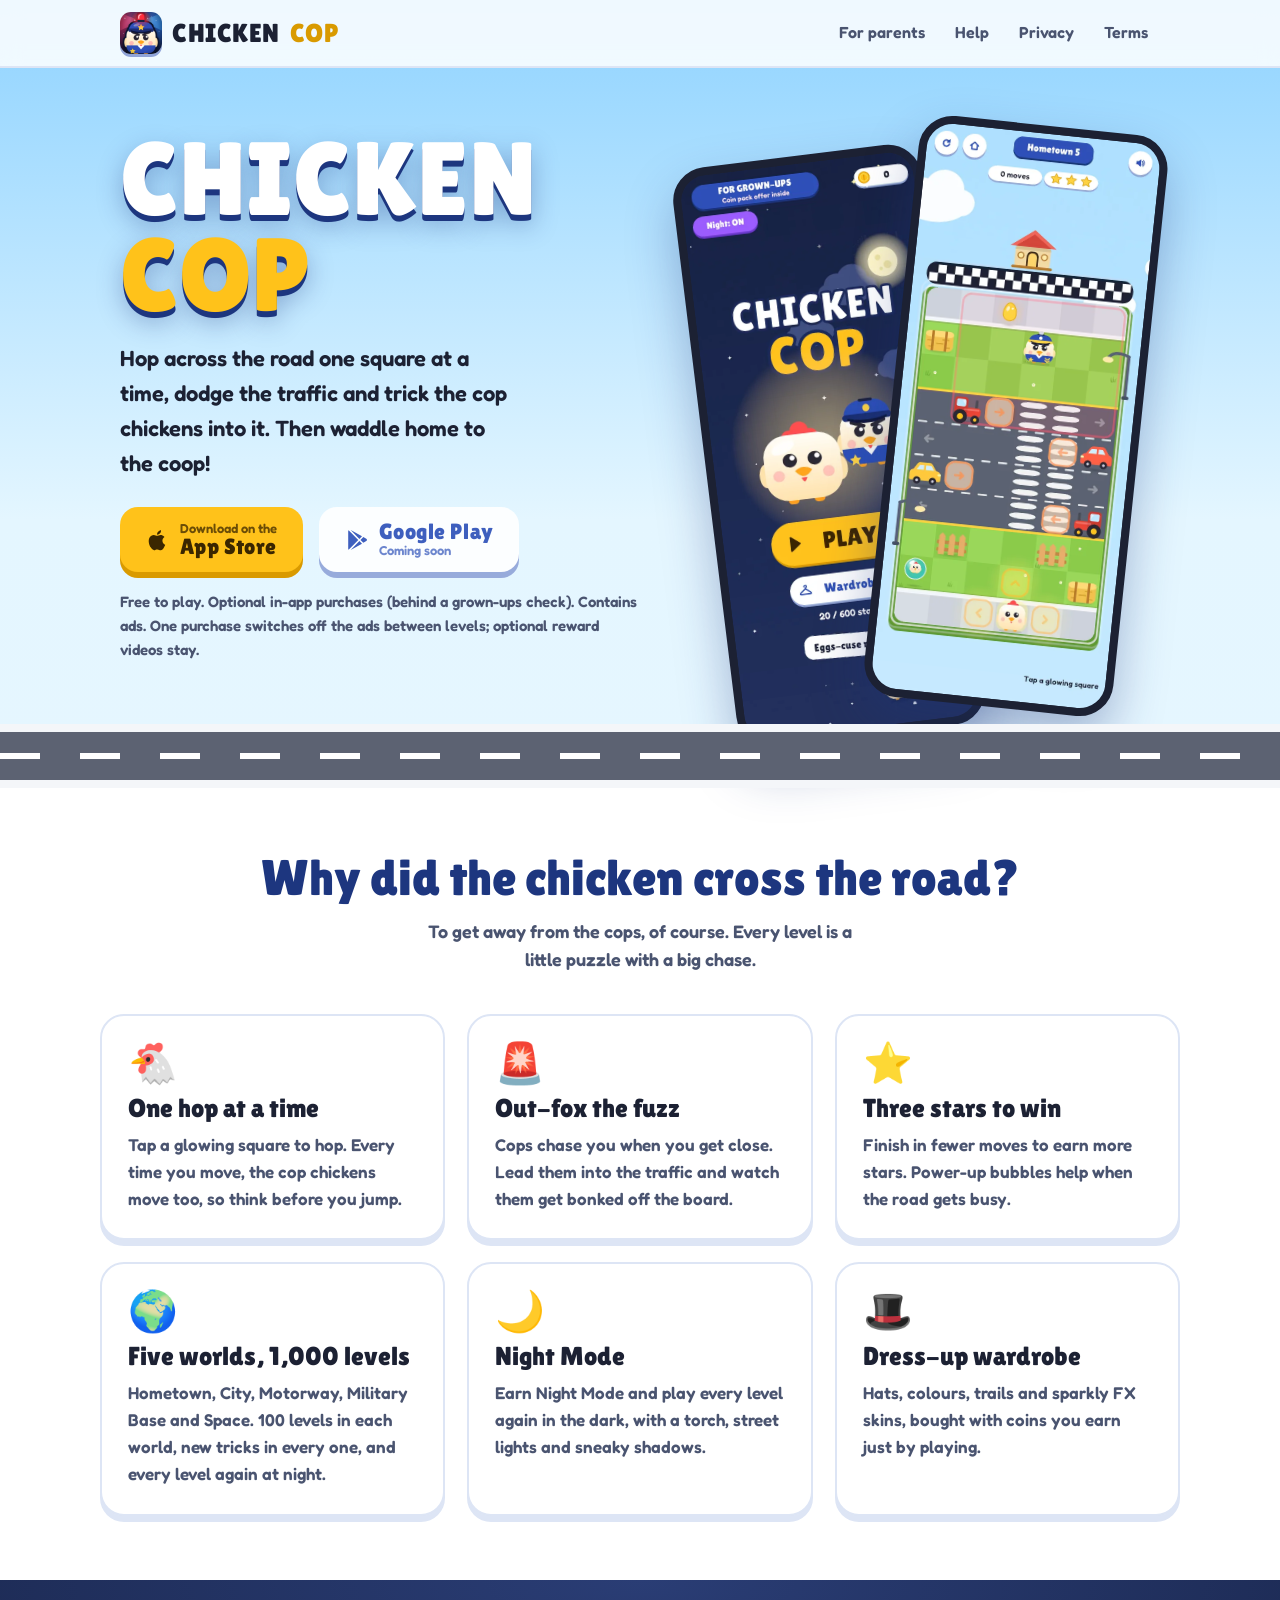
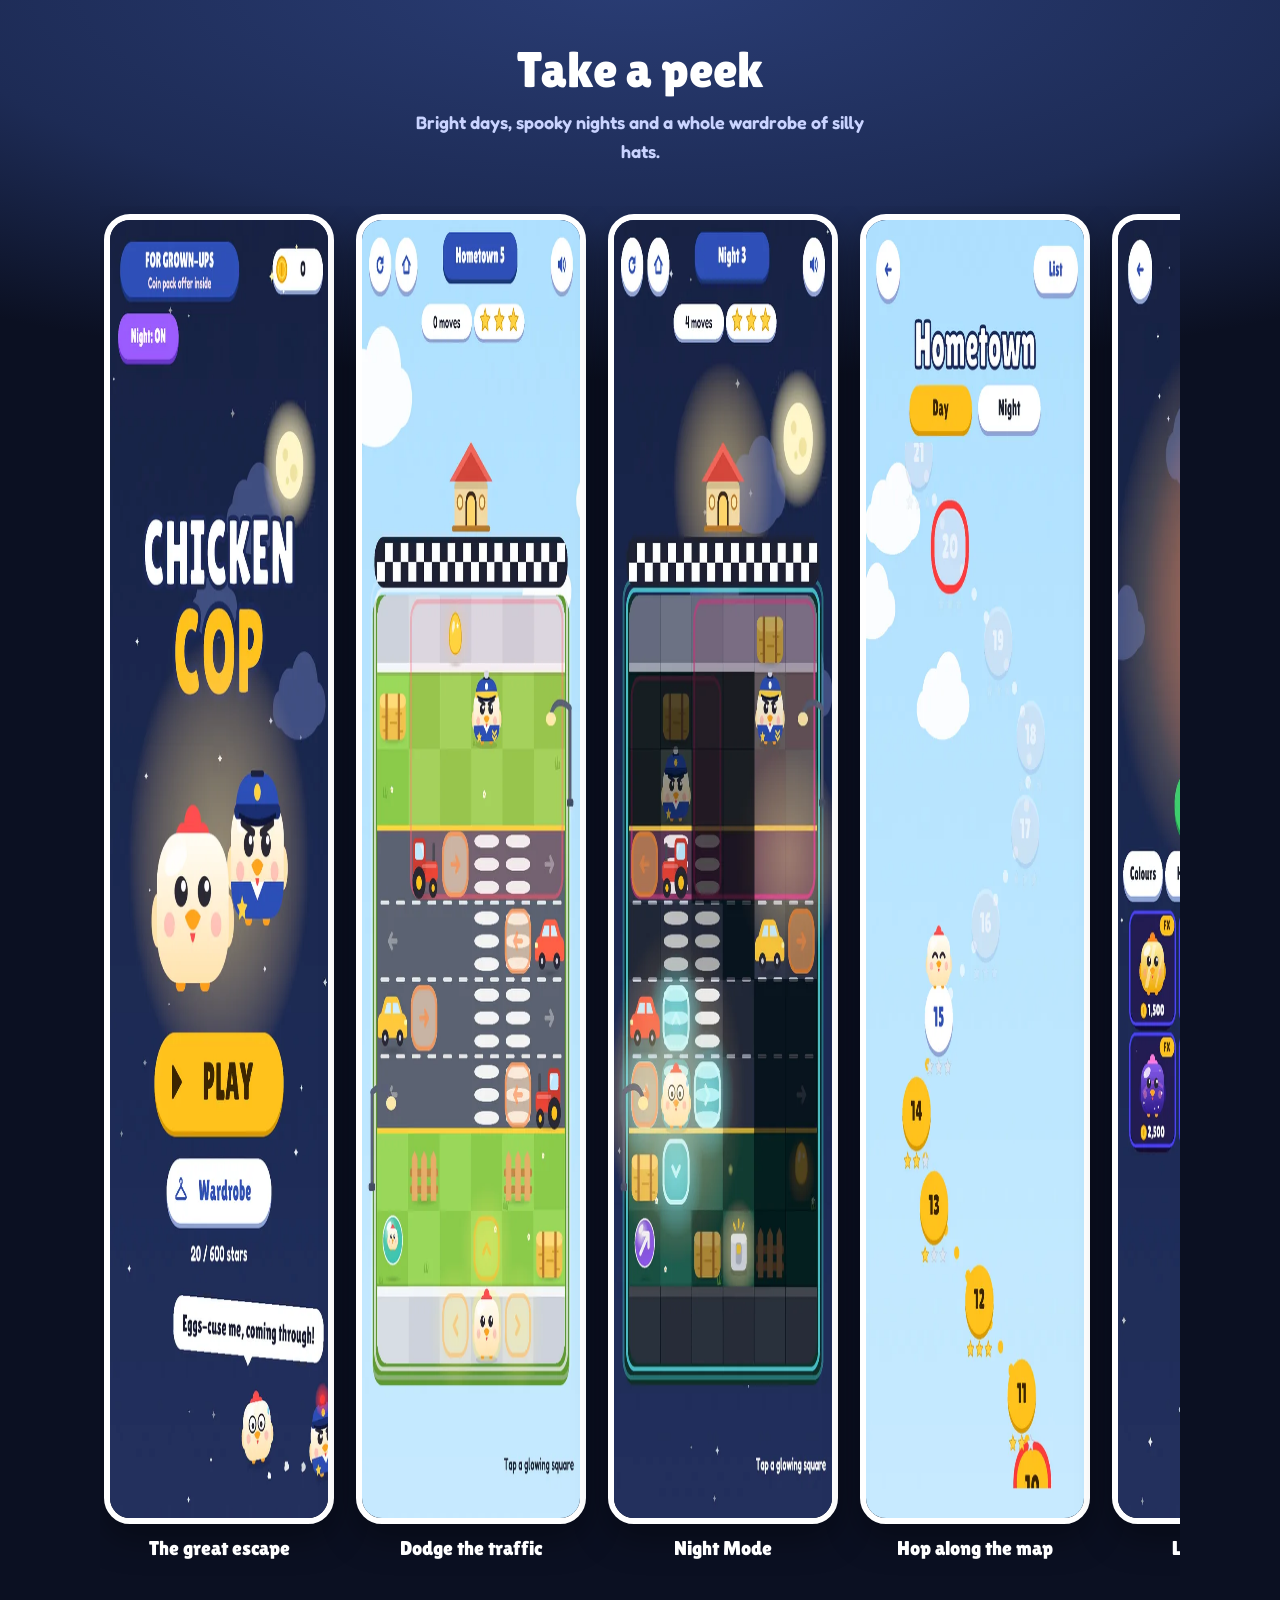
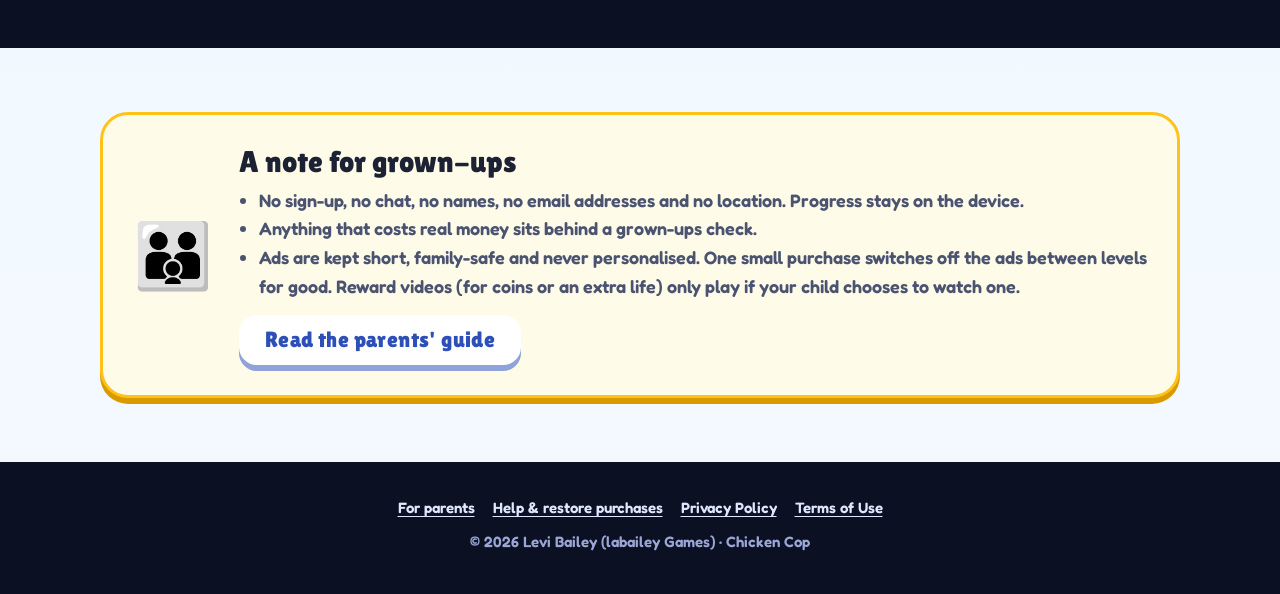
==== commit 29235d41: "Link the live App Store listing Co-Authored-By: Claude Opus 5.5 <noreply@anthropic.com> Claude-Sessi" ====
--- a/index.html
+++ b/index.html
@@ -34,9 +34,9 @@
       <p class="lead">Hop across the road one square at a time, dodge the traffic and trick the cop chickens into it. Then waddle home to the coop!</p>
       <div class="stores">
         <!-- When the game is live, swap these for the official store badges and the real store links. -->
-        <a class="btn btn-sun soon" href="#" aria-disabled="true">
+        <a class="btn btn-sun" href="https://apps.apple.com/gb/app/chicken-cop-road-cross-puzzle/id6834883496" rel="noopener">
           <svg viewBox="0 0 24 24" aria-hidden="true"><path fill="currentColor" d="M16.4 12.6c0-2.4 2-3.6 2.1-3.7-1.2-1.7-3-1.9-3.6-2-1.5-.2-3 .9-3.8.9-.8 0-2-.9-3.3-.9-1.7 0-3.3 1-4.2 2.5-1.8 3.1-.5 7.7 1.3 10.2.9 1.2 1.9 2.6 3.2 2.6 1.3-.1 1.8-.8 3.3-.8s2 .8 3.3.8c1.4 0 2.3-1.3 3.1-2.5 1-1.4 1.4-2.8 1.4-2.9-.1 0-2.8-1-2.8-4.2zM14 5.3c.7-.8 1.2-2 1-3.1-1 0-2.2.7-2.9 1.5-.6.7-1.2 1.9-1 3 1.1.1 2.2-.6 2.9-1.4z"/></svg>
-          <span>App Store<small>Coming soon</small></span>
+          <span><small>Download on the</small>App Store</span>
         </a>
         <a class="btn btn-white soon" href="#" aria-disabled="true">
           <svg viewBox="0 0 24 24" aria-hidden="true"><path fill="currentColor" d="M3.6 2.2c-.3.3-.4.7-.4 1.2v17.2c0 .5.1.9.4 1.2l9.7-9.8-9.7-9.8zm10.8 10.9 2.6 2.6-11.3 6.4 8.7-9zm0-2.2L5.7 1.9 17 8.3l-2.6 2.6zm3.9-1.8 3 1.7c.9.5.9 1.8 0 2.3l-3 1.7-2.8-2.8 2.8-2.9z"/></svg>
